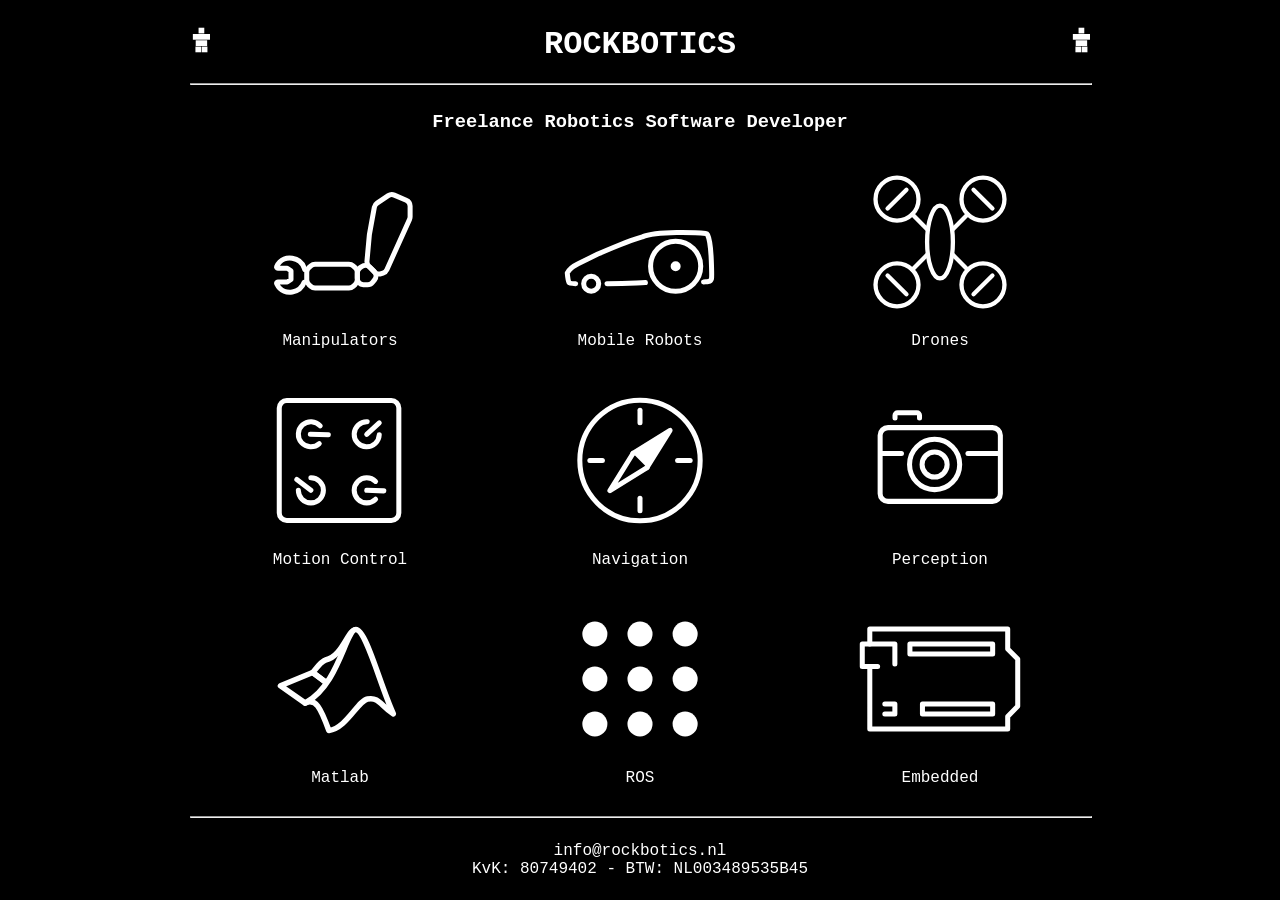
==== index.html @ 77f184f6 "Split style from content" ====
<!DOCTYPE html>
<html>

<head>
    <meta name="viewport" content="width=device-width, initial-scale=1">
    <title>ROCKBOTICS</title>
    <link rel="stylesheet" href="styles.css">
</head>

<body>
    <div class="container">
        <div class="header">
            <img class="logo left" src="images/logo.svg">
            <h1>ROCKBOTICS</h1>
            <img class="logo right" src="images/logo.svg">
        </div>
        <hr>
        <h3>
            Freelance Robotics Software Developer
        </h3>
        <div class="content">
            <div class="row">
                <img class="tile" src="images/manipulator.svg">
                <img class="tile" src="images/mobile.svg">
                <img class="tile" src="images/drone.svg">
            </div>
            <div>
                <span class="caption">Manipulators</span>
                <span class="caption">Mobile Robots</span>
                <span class="caption">Drones</span>
            </div>
            <div class="row">
                <img class="tile" src="images/control.svg">
                <img class="tile" src="images/navigation.svg">
                <img class="tile" src="images/perception.svg">
            </div>
            <div>
                <span class="caption">Motion Control</span>
                <span class="caption">Navigation</span>
                <span class="caption">Perception</span>
            </div>
            <div class="row">
                <img class="tile" src="images/matlab.svg">
                <img class="tile" src="images/ros.svg">
                <img class="tile" src="images/embedded.svg">
            </div>
            <div>
                <span class="caption">Matlab</span>
                <span class="caption">ROS</span>
                <span class="caption">Embedded</span>
            </div>
        </div>
        <hr>
        <div class="footer">
            <p>
                info@rockbotics.nl<br>
                KvK: 80749402 - BTW: NL003489535B45
            </p>
        </div>
    </div>
</body>

</html>
---- styles.css ----
body {
    background-color: black; 
    color: white; 
    font-family: 'Courier New', Courier, monospace; 
    text-align: center;
}

h1 {
    width: 100%;
}

hr {
    width: 100%;
}

.logo {
    width: 20px;
}

.left {
    float: left;
}

.right {
    float: right;
}

.container {
    width: 100vh;
    max-width: 99vw;
    height: 100vh;
    max-height: 99vh;
    margin: auto;
    position: absolute;
    top: 0;
    bottom: 0;
    left: 0;
    right: 0;
    display: flex;
    flex-direction: column;
}

.header {
    width: 100%;
    height: 70px;
    display: flex;
    flex-direction: row;
}

.content {
    width: 100%;
    flex: 1;
    overflow: hidden;
    display: flex;
    flex-direction: column;
}

.row {
    flex: 1;
    overflow: hidden;
}

.tile {
    width: calc(100%/3);
    height: 100%;
    float: left;
}

.caption {
    width: calc(100%/3);
    float: left;
    padding-bottom: 20px;
}

.footer {
    width: 100%;
    height: 70px;
}
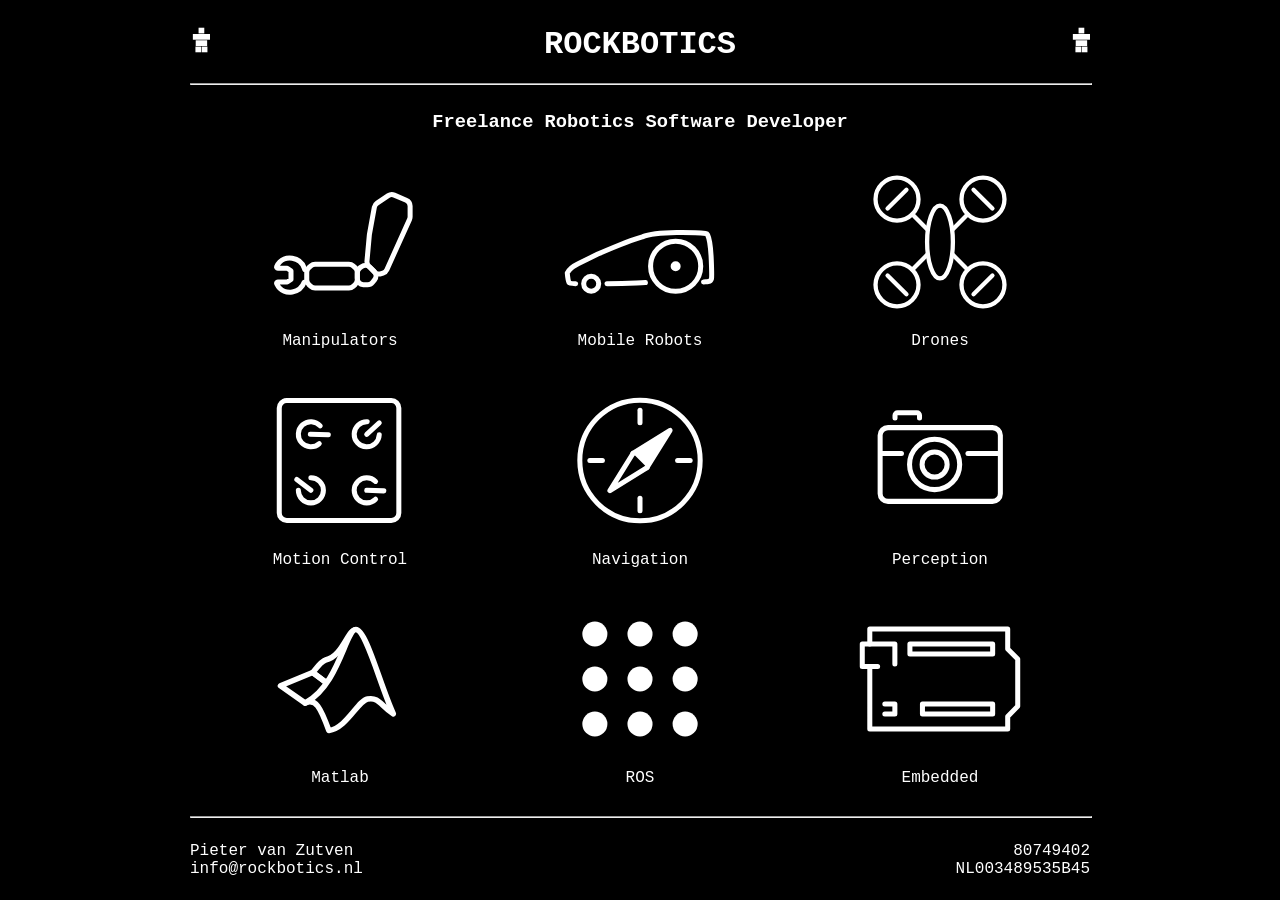
==== commit 224ad43e: "Improve signature in footer" ====
--- a/index.html
+++ b/index.html
@@ -1,18 +1,20 @@
 <!DOCTYPE html>
-<html>
+<html lang="en">
 
 <head>
+    <meta charset="utf-8">
     <meta name="viewport" content="width=device-width, initial-scale=1">
     <title>ROCKBOTICS</title>
+    <link rel="icon" href="images/favicon.svg">
     <link rel="stylesheet" href="styles.css">
 </head>
 
 <body>
     <div class="container">
         <div class="header">
-            <img class="logo left" src="images/logo.svg">
+            <img class="logo left" src="images/logo.svg" alt="Logo">
             <h1>ROCKBOTICS</h1>
-            <img class="logo right" src="images/logo.svg">
+            <img class="logo right" src="images/logo.svg" alt="Logo">
         </div>
         <hr>
         <h3>
@@ -20,9 +22,9 @@
         </h3>
         <div class="content">
             <div class="row">
-                <img class="tile" src="images/manipulator.svg">
-                <img class="tile" src="images/mobile.svg">
-                <img class="tile" src="images/drone.svg">
+                <img class="tile" src="images/manipulator.svg" alt="Manipulators">
+                <img class="tile" src="images/mobile.svg" alt="Mobile Robots">
+                <img class="tile" src="images/drone.svg" alt="Drones">
             </div>
             <div>
                 <span class="caption">Manipulators</span>
@@ -30,9 +32,9 @@
                 <span class="caption">Drones</span>
             </div>
             <div class="row">
-                <img class="tile" src="images/control.svg">
-                <img class="tile" src="images/navigation.svg">
-                <img class="tile" src="images/perception.svg">
+                <img class="tile" src="images/control.svg" alt="Motion Control">
+                <img class="tile" src="images/navigation.svg" alt="Navigation">
+                <img class="tile" src="images/perception.svg" alt="Perception">
             </div>
             <div>
                 <span class="caption">Motion Control</span>
@@ -40,9 +42,9 @@
                 <span class="caption">Perception</span>
             </div>
             <div class="row">
-                <img class="tile" src="images/matlab.svg">
-                <img class="tile" src="images/ros.svg">
-                <img class="tile" src="images/embedded.svg">
+                <img class="tile" src="images/matlab.svg" alt="Matlab">
+                <img class="tile" src="images/ros.svg" alt="ROS">
+                <img class="tile" src="images/embedded.svg" alt="Embedded">
             </div>
             <div>
                 <span class="caption">Matlab</span>
@@ -52,9 +54,13 @@
         </div>
         <hr>
         <div class="footer">
-            <p>
-                info@rockbotics.nl<br>
-                KvK: 80749402 - BTW: NL003489535B45
+            <p class="left">
+                Pieter van Zutven<br>
+                info@rockbotics.nl
+            </p>
+            <p class="right">
+                80749402<br>
+                NL003489535B45
             </p>
         </div>
     </div>
--- a/styles.css
+++ b/styles.css
@@ -1,7 +1,7 @@
 body {
-    background-color: black; 
-    color: white; 
-    font-family: 'Courier New', Courier, monospace; 
+    background-color: black;
+    color: white;
+    font-family: 'Courier New', Courier, monospace;
     text-align: center;
 }
 
@@ -19,10 +19,12 @@
 
 .left {
     float: left;
+    text-align: left;
 }
 
 .right {
     float: right;
+    text-align: right;
 }
 
 .container {
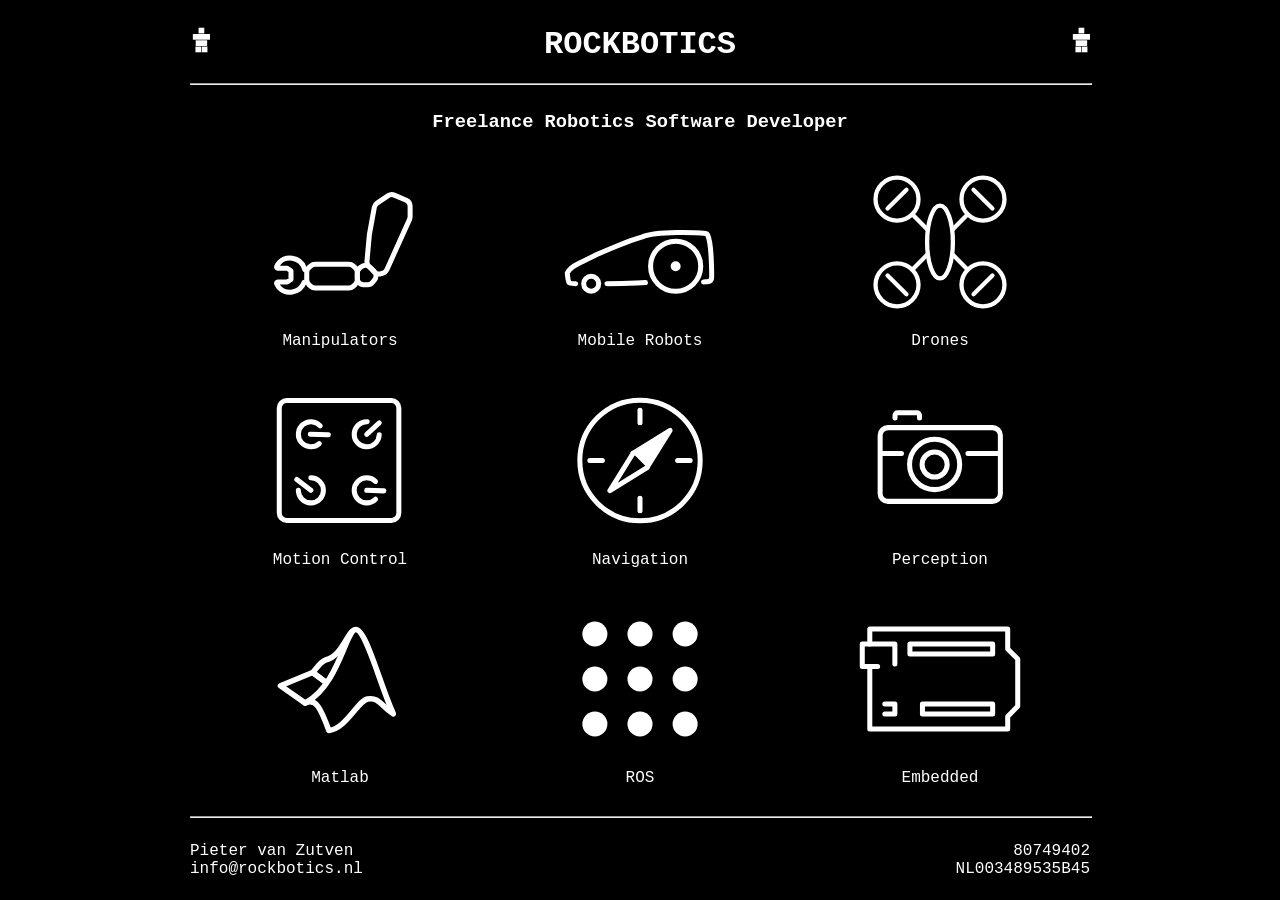
==== commit 6ce5170d: "Add google site verification" ====
--- a/index.html
+++ b/index.html
@@ -4,6 +4,8 @@
 <head>
     <meta charset="utf-8">
     <meta name="viewport" content="width=device-width, initial-scale=1">
+    <meta name="google-site-verification" content="FSy1O_t9uhdgAfIbypKPTMT3cAlATxUa9RzQU9drfso" />
+    
     <title>ROCKBOTICS</title>
     <link rel="icon" href="images/favicon.svg">
     <link rel="stylesheet" href="styles.css">
--- a/styles.css
+++ b/styles.css
@@ -29,9 +29,9 @@
 
 .container {
     width: 100vh;
-    max-width: 99vw;
-    height: 100vh;
-    max-height: 99vh;
+    max-width: 99%;
+    height: 100%;
+    max-height: 99%;
     margin: auto;
     position: absolute;
     top: 0;
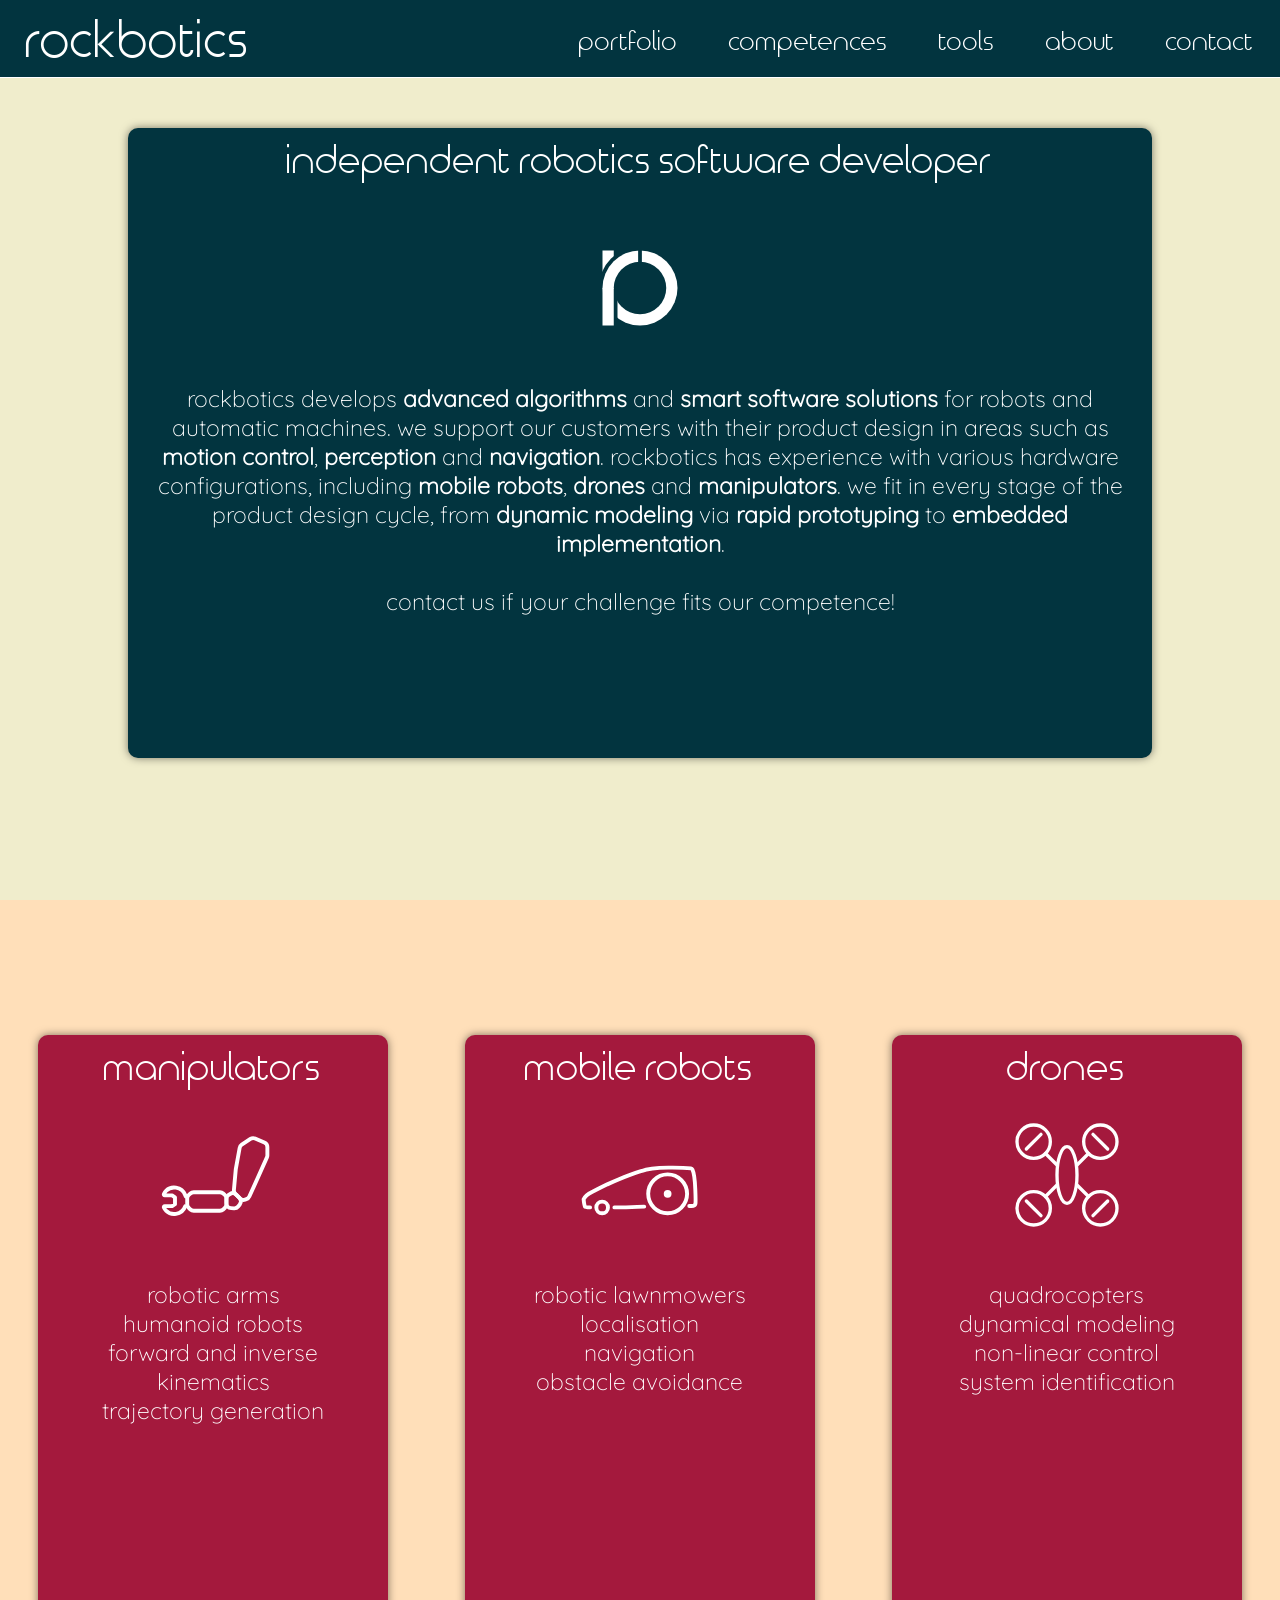
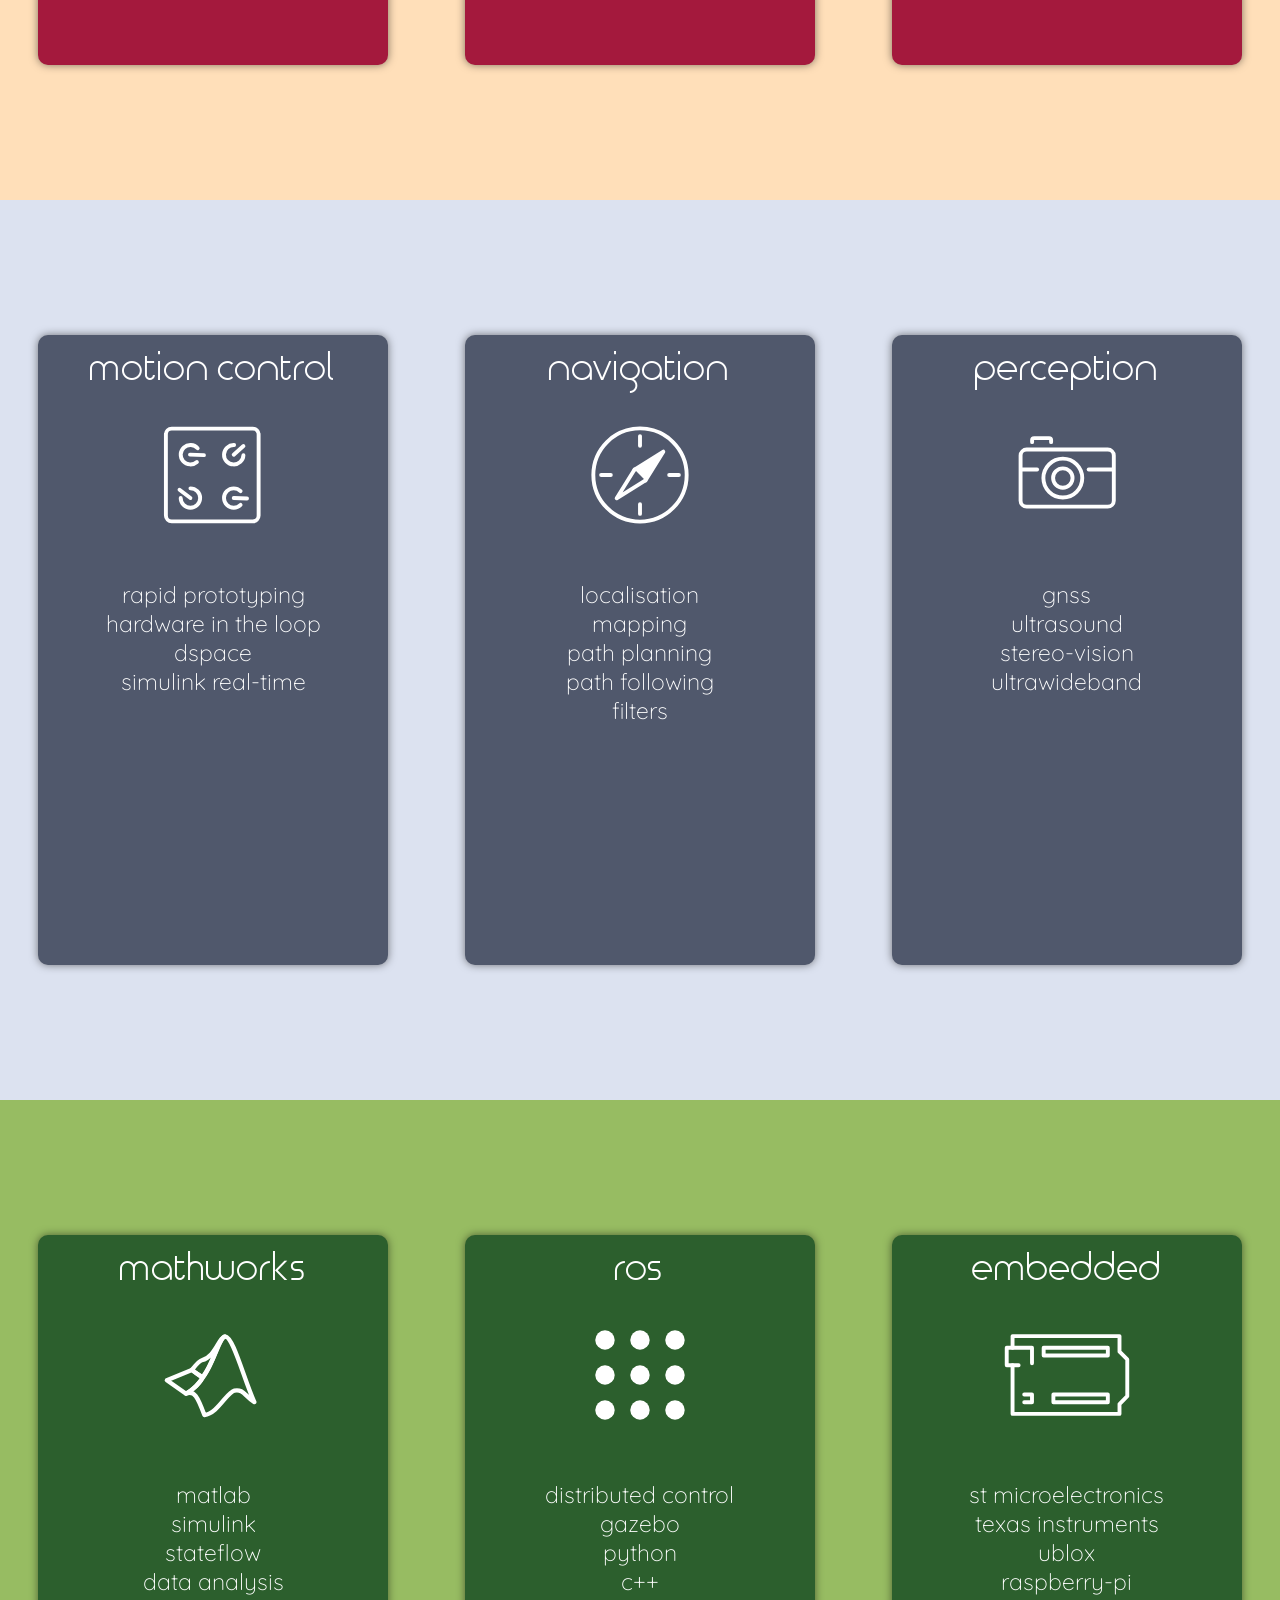
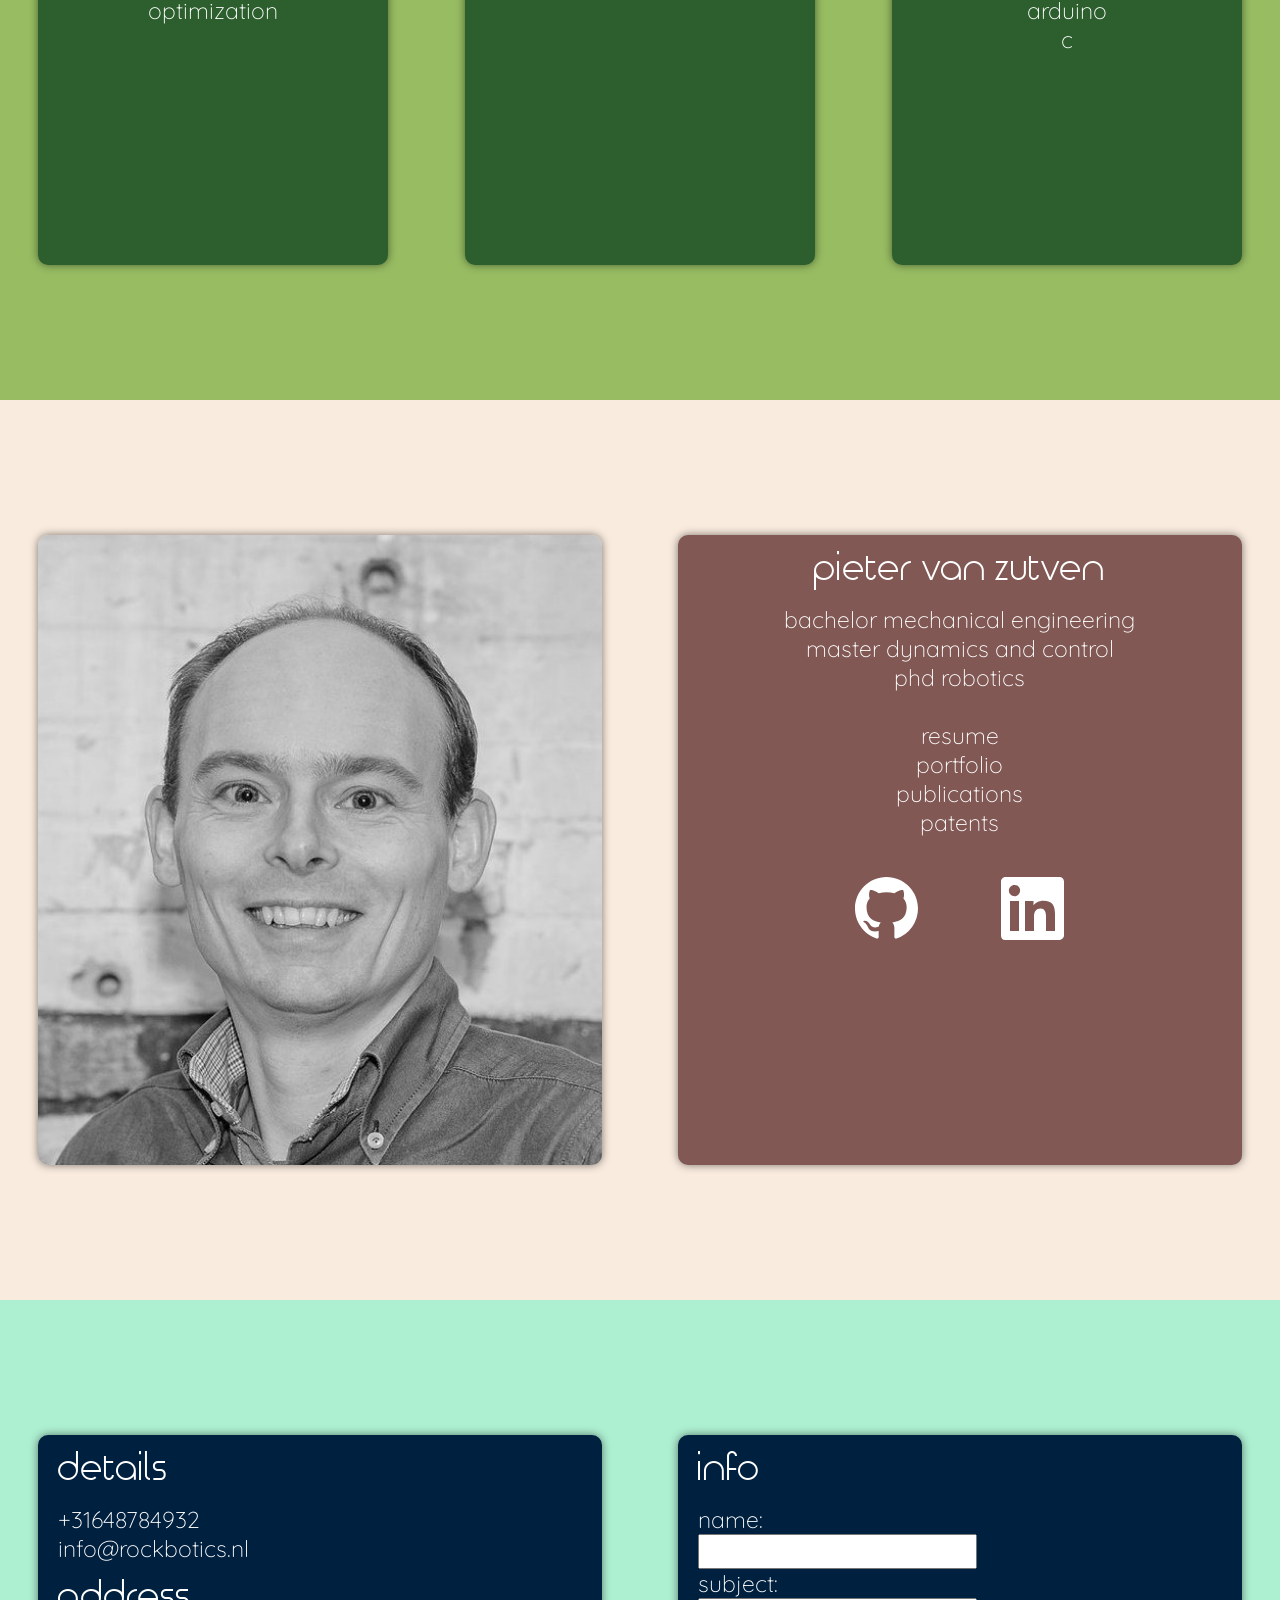
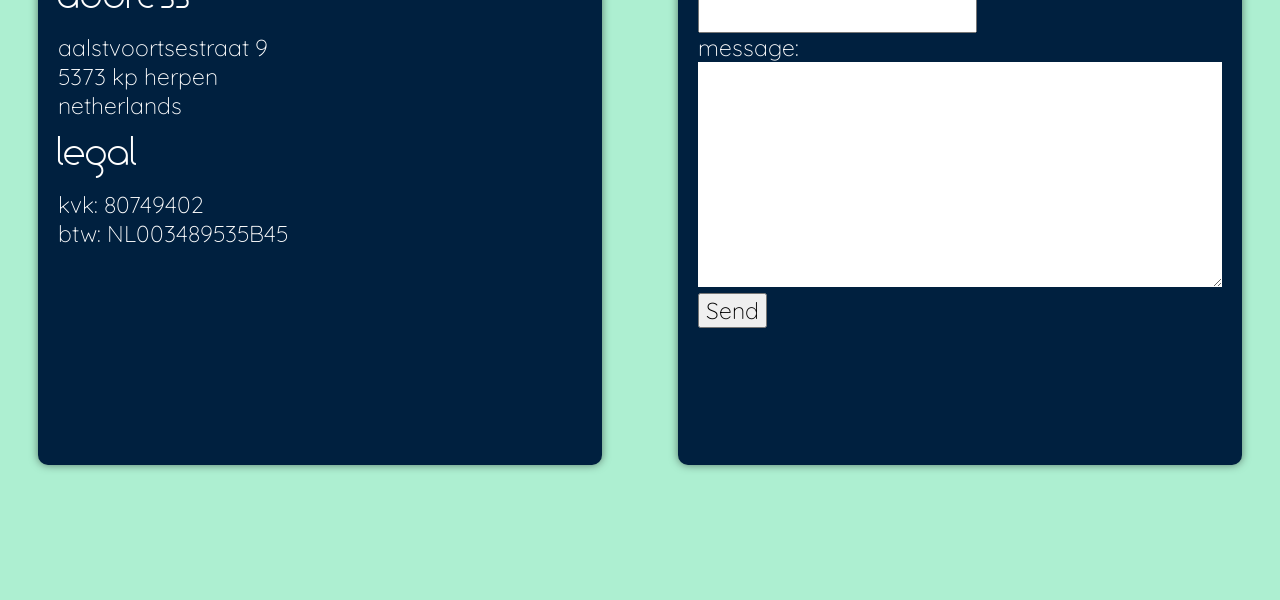
==== commit 5747b437: "New design for rockbotics.nl" ====
--- a/index.html
+++ b/index.html
@@ -4,66 +4,223 @@
 <head>
     <meta charset="utf-8">
     <meta name="viewport" content="width=device-width, initial-scale=1">
-    <meta name="google-site-verification" content="FSy1O_t9uhdgAfIbypKPTMT3cAlATxUa9RzQU9drfso" />
-    
-    <title>ROCKBOTICS</title>
+
+    <title>rockbotics</title>
     <link rel="icon" href="images/favicon.svg">
-    <link rel="stylesheet" href="styles.css">
+    <link rel="stylesheet" href="stylesheets/styles.css">
+
+    <script type="text/javascript" src="scripts/index.js"></script>
 </head>
 
 <body>
-    <div class="container">
-        <div class="header">
-            <img class="logo left" src="images/logo.svg" alt="Logo">
-            <h1>ROCKBOTICS</h1>
-            <img class="logo right" src="images/logo.svg" alt="Logo">
-        </div>
-        <hr>
-        <h3>
-            Freelance Robotics Software Developer
-        </h3>
-        <div class="content">
-            <div class="row">
-                <img class="tile" src="images/manipulator.svg" alt="Manipulators">
-                <img class="tile" src="images/mobile.svg" alt="Mobile Robots">
-                <img class="tile" src="images/drone.svg" alt="Drones">
-            </div>
-            <div>
-                <span class="caption">Manipulators</span>
-                <span class="caption">Mobile Robots</span>
-                <span class="caption">Drones</span>
-            </div>
-            <div class="row">
-                <img class="tile" src="images/control.svg" alt="Motion Control">
-                <img class="tile" src="images/navigation.svg" alt="Navigation">
-                <img class="tile" src="images/perception.svg" alt="Perception">
-            </div>
-            <div>
-                <span class="caption">Motion Control</span>
-                <span class="caption">Navigation</span>
-                <span class="caption">Perception</span>
-            </div>
-            <div class="row">
-                <img class="tile" src="images/matlab.svg" alt="Matlab">
-                <img class="tile" src="images/ros.svg" alt="ROS">
-                <img class="tile" src="images/embedded.svg" alt="Embedded">
-            </div>
-            <div>
-                <span class="caption">Matlab</span>
-                <span class="caption">ROS</span>
-                <span class="caption">Embedded</span>
-            </div>
-        </div>
-        <hr>
-        <div class="footer">
-            <p class="left">
-                Pieter van Zutven<br>
-                info@rockbotics.nl
-            </p>
-            <p class="right">
-                80749402<br>
-                NL003489535B45
-            </p>
+    <div class="header darkblack">
+        <a href="#home" class="title">rockbotics</a>
+        <div class="menu">
+            <a href="#contact">contact</a>
+        </div>
+        <div class="menu">
+            <a href="#about">about</a>
+        </div>
+        <div class="menu">
+            <a href="#tools">tools</a>
+        </div>
+        <div class="menu">
+            <a href="#competences">competences</a>
+        </div>
+        <div class="menu">
+            <a href="#portfolio">portfolio</a>
+        </div>
+    </div>
+
+    <div id="home" class="page lightblack">
+        <div class="large tile darkblack">
+            <div class="caption">independent robotics software developer</div>
+            <img class="logo" src="images/logo.svg" alt="Logo">
+            <div class="content">rockbotics develops <b>advanced algorithms</b> and <b>smart software solutions</b> for robots and automatic machines. we support our customers with their product design in areas such as <b>motion control</b>, <b>perception</b> and <b>navigation</b>. rockbotics has experience with various hardware configurations, including <b>mobile robots</b>, <b>drones</b> and <b>manipulators</b>. we fit in every stage of the product design cycle, from <b>dynamic modeling</b> via <b>rapid prototyping</b> to <b>embedded implementation</b>.
+
+                contact us if your challenge fits our competence!
+            </div>
+        </div>
+    </div>
+
+    <div id="portfolio" class="page lightred">
+        <div class="row">
+            <div class="small tile darkred">
+                <div class="caption">manipulators</div>
+                <div class="pictogram">
+                    <img src="images/manipulator.svg" alt="Manipulators">
+                </div>
+                <div class="content">
+                    robotic arms
+                    humanoid robots
+                    forward and inverse kinematics
+                    trajectory generation
+                </div>
+            </div>
+            <div class="small tile darkred">
+                <div class="caption">mobile robots</div>
+                <div class="pictogram">
+                    <img src="images/mobile.svg" alt="Mobile Robots">
+                </div>
+                <div class="content">
+                    robotic lawnmowers
+                    localisation
+                    navigation
+                    obstacle avoidance
+                </div>
+            </div>
+            <div class="small tile darkred">
+                <div class="caption">drones</div>
+                <div class="pictogram">
+                    <img src="images/drone.svg" alt="Drones">
+                </div>
+                <div class="content">
+                    quadrocopters
+                    dynamical modeling
+                    non-linear control
+                    system identification
+                </div>
+            </div>
+        </div>
+    </div>
+
+    <div id="competences" class="page lightblue">
+        <div class="row">
+            <div class="small tile darkblue">
+                <div class="caption">motion control</div>
+                <div class="pictogram">
+                    <img src="images/control.svg" alt="Motion Control">
+                </div>
+                <div class="content">
+                    rapid prototyping
+                    hardware in the loop
+                    dspace
+                    simulink real-time
+                </div>
+            </div>
+            <div class="small tile darkblue">
+                <div class="caption">navigation</div>
+                <div class="pictogram">
+                    <img src="images/navigation.svg" alt="Navigation">
+                </div>
+                <div class="content">
+                    localisation
+                    mapping
+                    path planning
+                    path following
+                    filters
+                </div>
+            </div>
+            <div class="small tile darkblue">
+                <div class="caption">perception</div>
+                <div class="pictogram">
+                    <img src="images/perception.svg" alt="Perception">
+                </div>
+                <div class="content">
+                    gnss
+                    ultrasound
+                    stereo-vision
+                    ultrawideband
+                </div>
+            </div>
+        </div>
+    </div>
+
+    <div id="tools" class="page lightgreen">
+        <div class="row">
+            <div class="small tile darkgreen">
+                <div class="caption">mathworks</div>
+                <div class="pictogram">
+                    <img src="images/matlab.svg" alt="Matlab">
+                </div>
+                <div class="content">
+                    matlab
+                    simulink
+                    stateflow
+                    data analysis
+                    optimization
+                </div>
+            </div>
+            <div class="small tile darkgreen">
+                <div class="caption">ros</div>
+                <div class="pictogram">
+                    <img src="images/ros.svg" alt="ROS">
+                </div>
+                <div class="content">
+                    distributed control
+                    gazebo
+                    python
+                    c++
+                </div>
+            </div>
+            <div class="small tile darkgreen">
+                <div class="caption">embedded</div>
+                <div class="pictogram">
+                    <img src="images/embedded.svg" alt="Embedded">
+                </div>
+                <div class="content">
+                    st microelectronics
+                    texas instruments
+                    ublox
+                    raspberry-pi
+                    arduino
+                    c
+                </div>
+            </div>
+        </div>
+    </div>
+
+    <div id="about" class="page lightpink">
+        <div class="row">
+            <img class="tile medium" src="images/foto.jpg" alt="Me">
+            <div class="tile medium darkpink">
+                <div class="caption">pieter van zutven</div>
+                <div class="content">bachelor mechanical engineering</div>
+                <div class="content">master dynamics and control</div>
+                <div class="content">phd robotics</div>
+                <div class="content">
+                    <a target="_blank" href="docs/Resume.pdf">resume</a>
+                    <a target="_blank" href="docs/Portfolio.pdf">portfolio</a>
+                    <a target="_blank" href="docs/Publications.pdf">publications</a>
+                    <a target="_blank" href="docs/Patents.pdf">patents</a>
+                </div>
+                <a target="_blank" href="https://github.com/pietervanzutven">
+                    <img class="social" src="images/github.svg" alt="Github">
+                </a>
+                <a target="_blank" href="https://linkedin.com/in/pietervanzutven">
+                    <img class="social" src="images/linkedin.svg" alt="LinkedIn">
+                </a>
+            </div>
+        </div>
+    </div>
+
+    <div id="contact" class="page lightcyan">
+        <div class="row">
+            <div class="tile medium darkcyan left">
+                <div class="caption">details</div>
+                <div class="content">+31648784932</div>
+                <div class="content">info@rockbotics.nl</div>
+                <div class="caption">address</div>
+                <div class="content">aalstvoortsestraat 9</div>
+                <div class="content">5373 kp herpen</div>
+                <div class="content">netherlands</div>
+                <div class="caption">legal</div>
+                <div class="content">kvk: 80749402</div>
+                <div class="content">btw: NL003489535B45</div>
+            </div>
+            <div class="tile medium darkcyan left">
+                <div class="caption">info</div>
+                <label class="content" for="name">name:
+                    <input class="content" type="text" name="subject" id="sender" />
+                </label>
+                <label class="content" for="subject">subject:
+                    <input class="content" type="text" name="subject" id="subject" />
+                </label>
+                <label class="content" for="message">message:
+                    <textarea class="content" name="body" id="message"></textarea>
+                </label>
+                <input class="content" type="submit" name="submit" value="Send" id="button" />
+            </div>
         </div>
     </div>
 </body>
--- a/stylesheets/styles.css
+++ b/stylesheets/styles.css
@@ -0,0 +1,172 @@
+@font-face { font-family: timeburner; src: url(../fonts/timeburner.ttf); }
+@font-face { font-family: quicksand; src: url(../fonts/quicksand.ttf); }
+
+.lightblack {
+    background-color: #F0EDCC;
+}
+.darkblack {
+    background-color: #02343F;
+}
+
+.lightyellow {
+    background-color: #F9EBDE;
+}
+.darkyellow {
+    background-color: #815854;
+}
+
+.lightgreen {
+    background-color: #97BC62;
+}
+.darkgreen {
+    background-color: #2C5F2D;
+}
+
+.lightred {
+    background-color: #FFDFB9;
+}
+.darkred {
+    background-color: #A4193D;
+}
+
+.lightblue {
+    background-color: #DCE2F0;
+}
+.darkblue {
+    background-color: #50586C;
+}
+
+.lightpink {
+    background-color: #F9EBDE;
+}
+.darkpink {
+    background-color: #815854;
+}
+
+.lightcyan {
+    background-color: #ADEFD1;
+}
+.darkcyan {
+    background-color: #00203F;
+}
+
+body {
+    color: white;
+    font-family: timeburner;
+    text-align: center;
+    margin: 0px;
+}
+
+h1 {
+    width: 100%;
+    font-size: 5vh;
+    font-weight: normal;
+    margin: 0px;
+}
+
+a {
+    color: inherit;
+    text-decoration: none;
+}
+
+img {
+    object-fit: cover;
+}
+
+.logo {
+    width: 7vw;
+    margin: 5vh;
+}
+
+.left {
+    text-align: left;
+}
+
+.right {
+    text-align: right;
+}
+
+.page {
+    width: 100%;
+    height: 100vh;
+}
+
+.header {
+    width: 100%;
+    height: 6vw;
+    position: fixed;
+    top: 0px;
+    left: 0px;
+    border-bottom: solid 1px white;
+    z-index: 2;
+}
+
+.title {
+    margin: 0.75vw 2vw;
+    float: left;
+    font-size: 4vw;
+}
+
+.menu {
+    margin: 2vw;
+    float: right;
+    font-size: 2vw;
+}
+
+.row {
+    position: relative;
+    top: 15vh;
+}
+
+.tile {
+    height: 70vh;
+    float: left;
+    margin-left: 3%;
+    margin-right: 3%;
+    border-radius: 10px;
+    box-shadow: 0 0 .5em rgba(0, 0, 0, .5);
+}
+
+.small {
+    width: calc(82%/3);
+}
+
+.medium {
+    width: calc(88%/2);
+}
+
+.large {
+    width: 80%;
+    margin-top: 10%;
+    margin-left: 10%;
+}
+
+.caption {
+    font-size: 3vw;
+    margin: 10px 20px 10px 20px;
+}
+
+.pictogram {
+    margin-left: 30%;
+    width: 40%;
+}
+
+.content {
+    font-size: 1.8vw;
+    margin-left: 20px;
+    margin-right: 20px;
+    white-space: pre-line;
+    font-family: quicksand;
+}
+
+.social {
+    height: 10%;
+    margin: 40px;
+}
+
+textarea {
+    border: none;
+    padding: 0px;
+    width: calc(100% - 40px);
+    height: 25vh;
+}
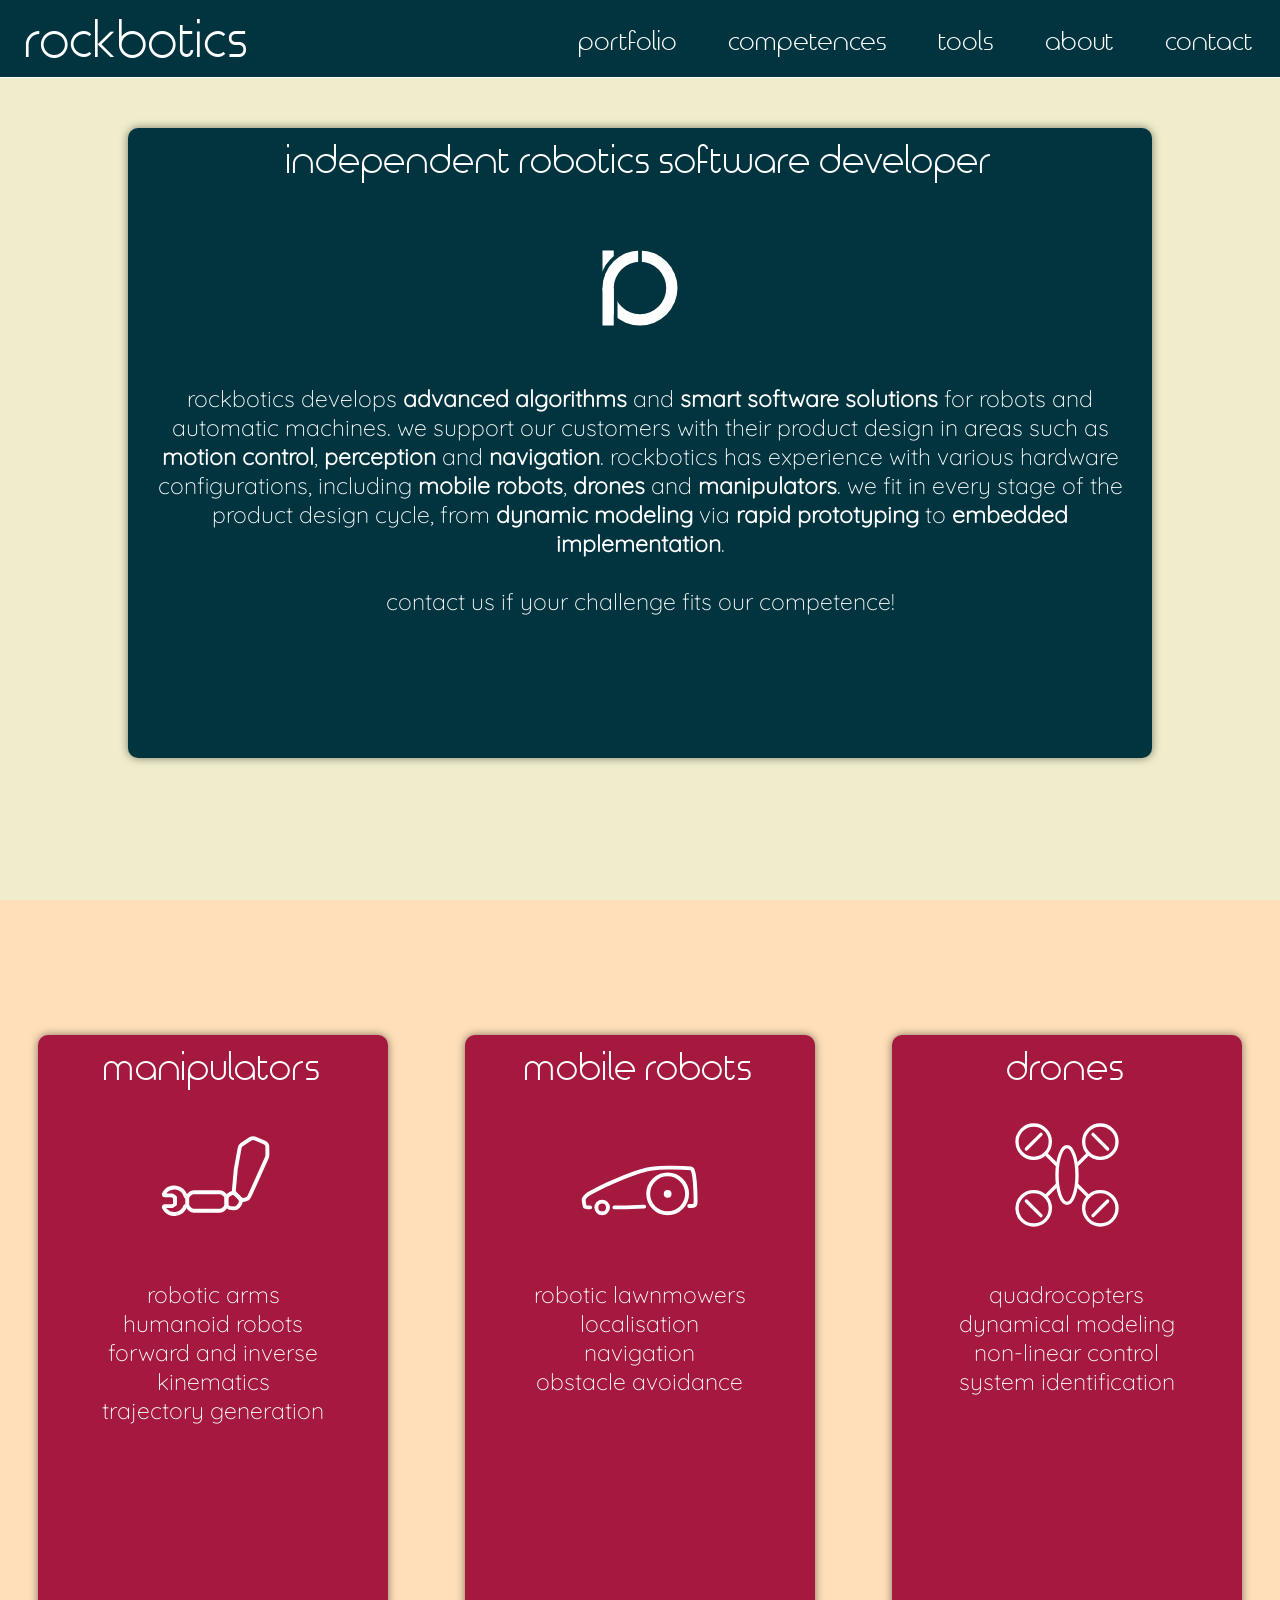
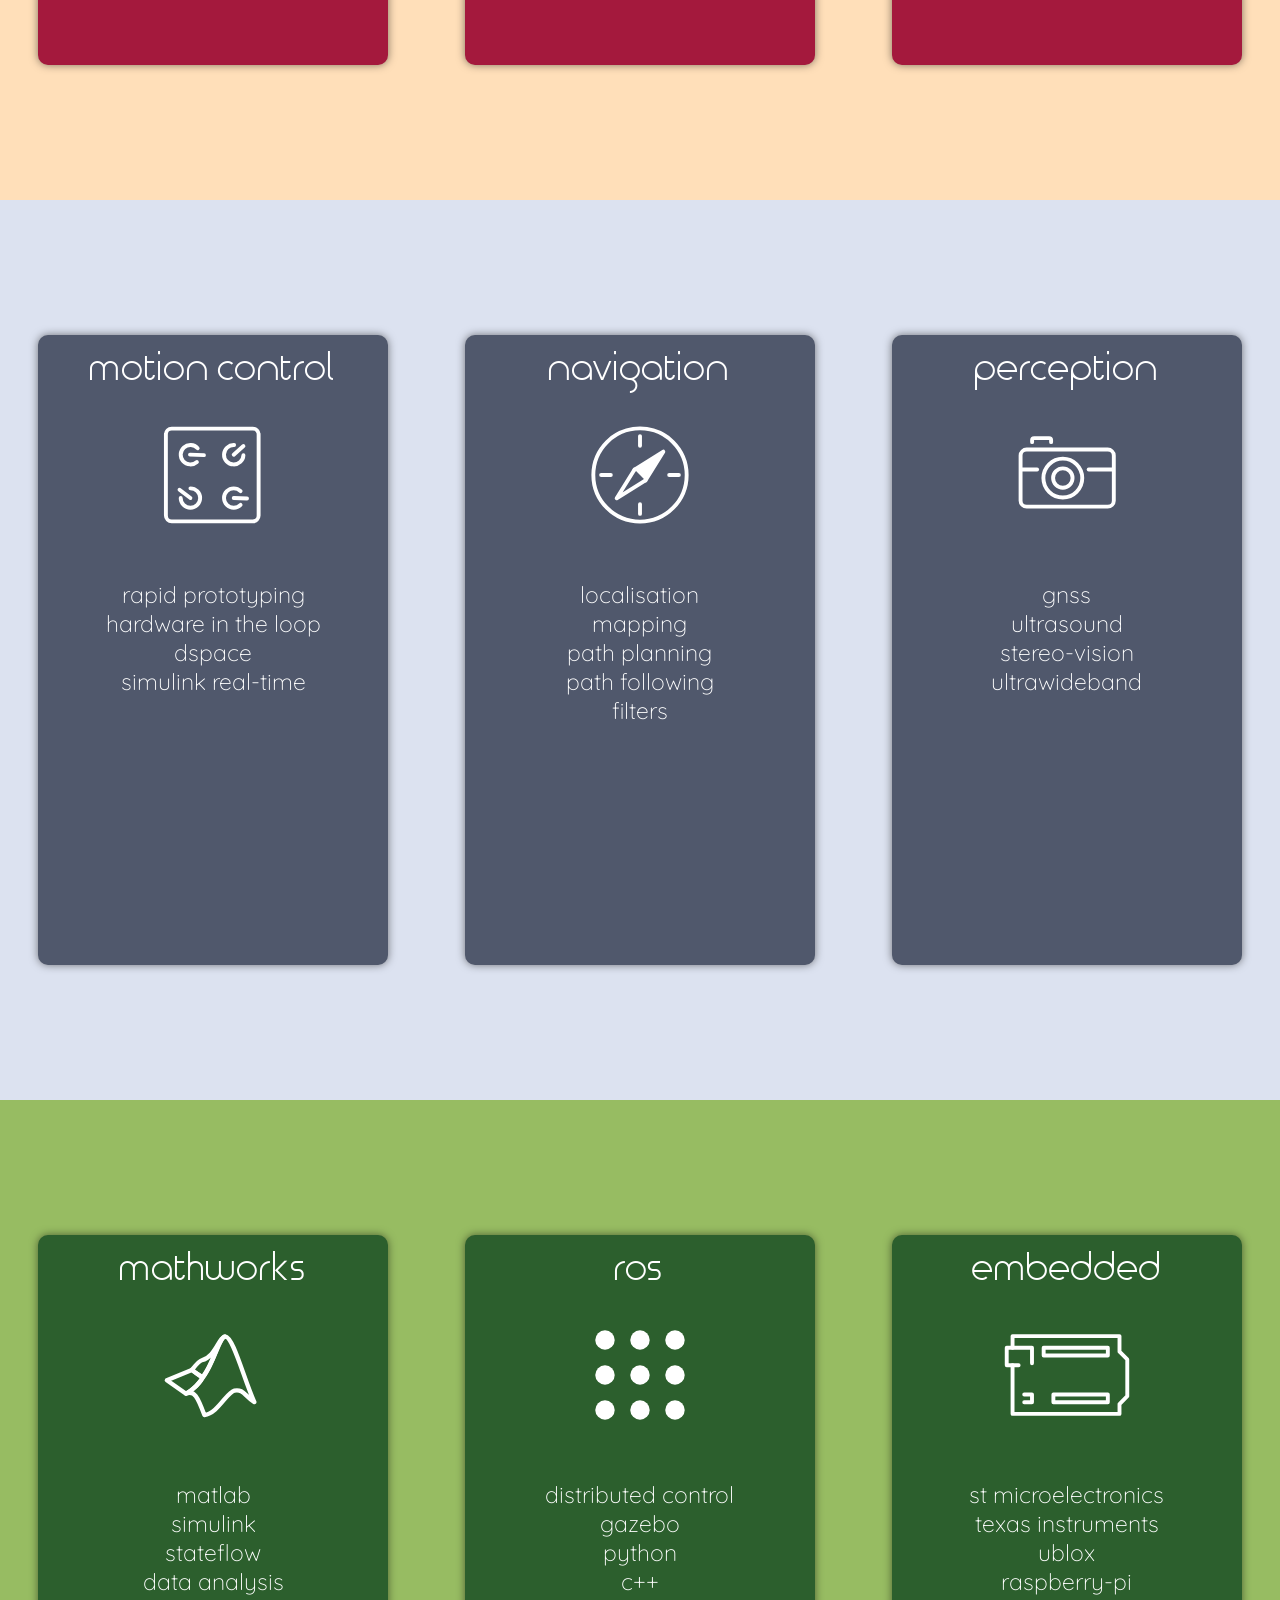
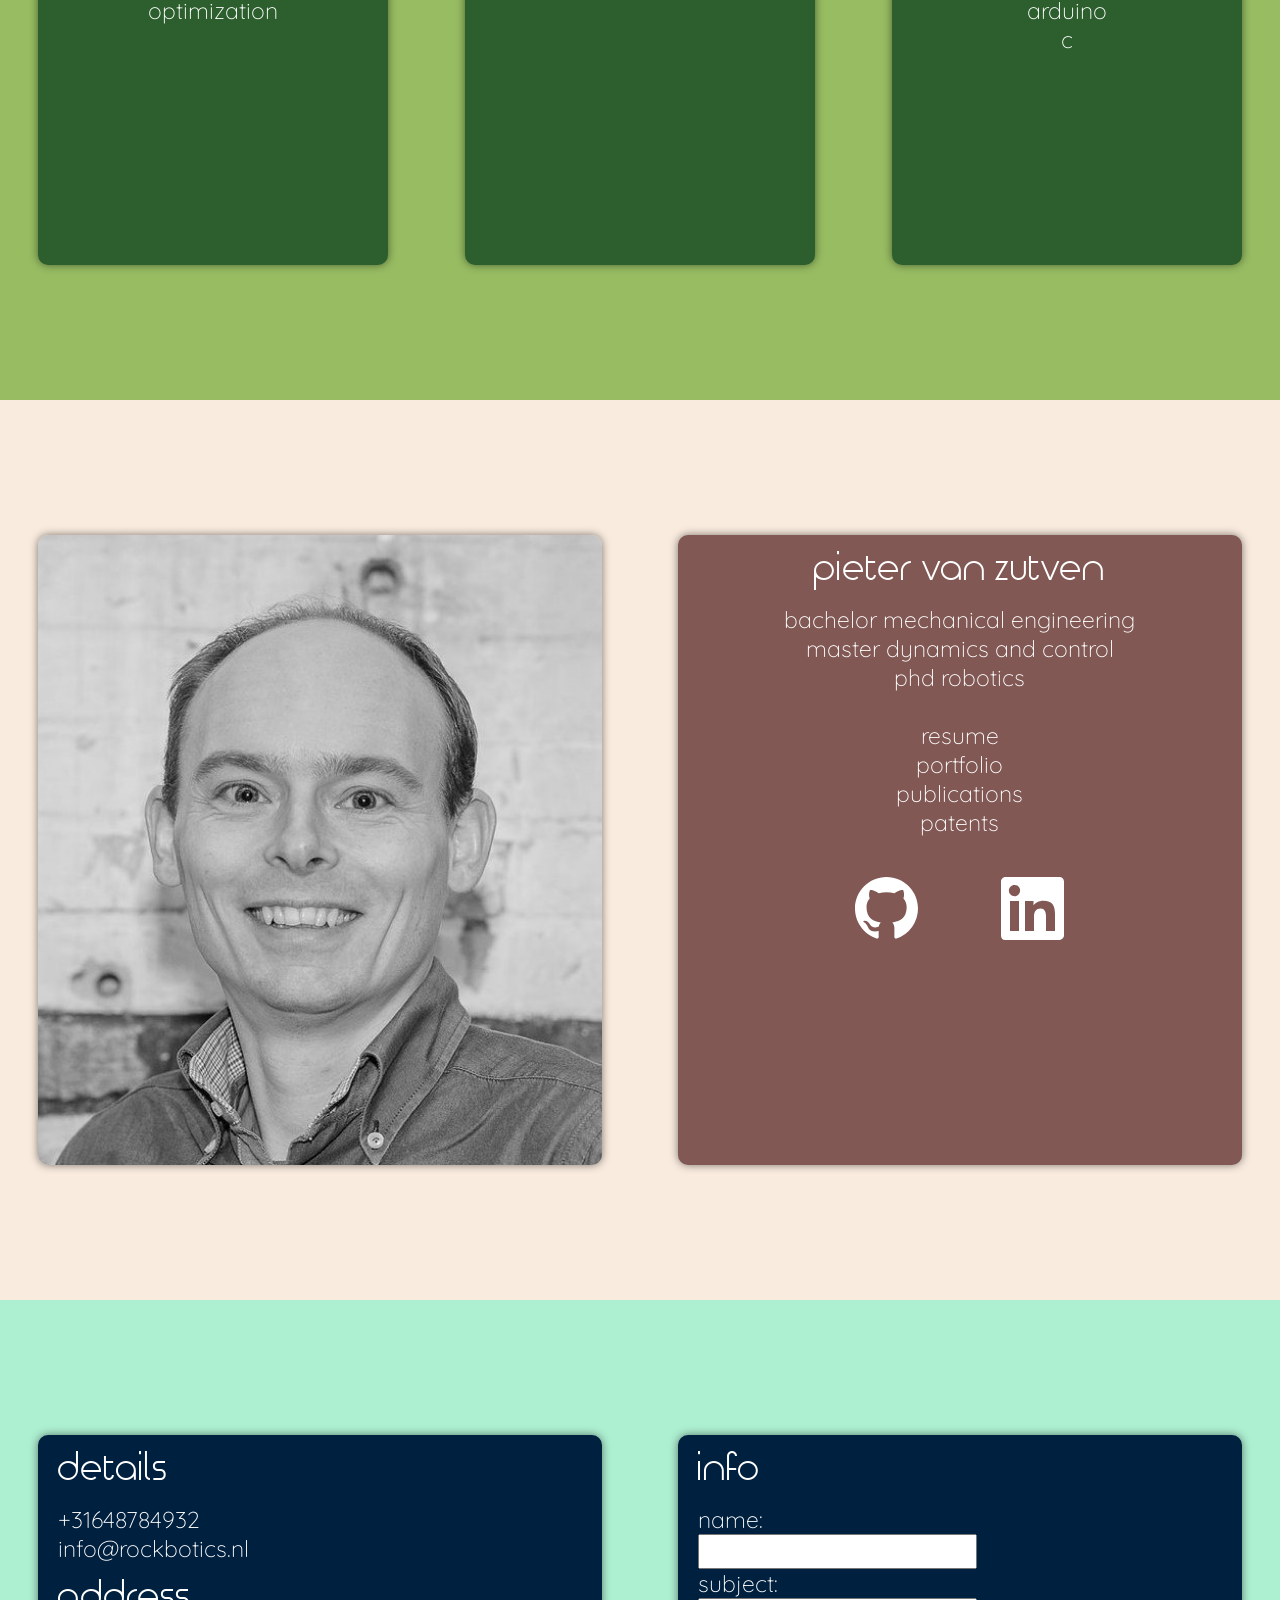
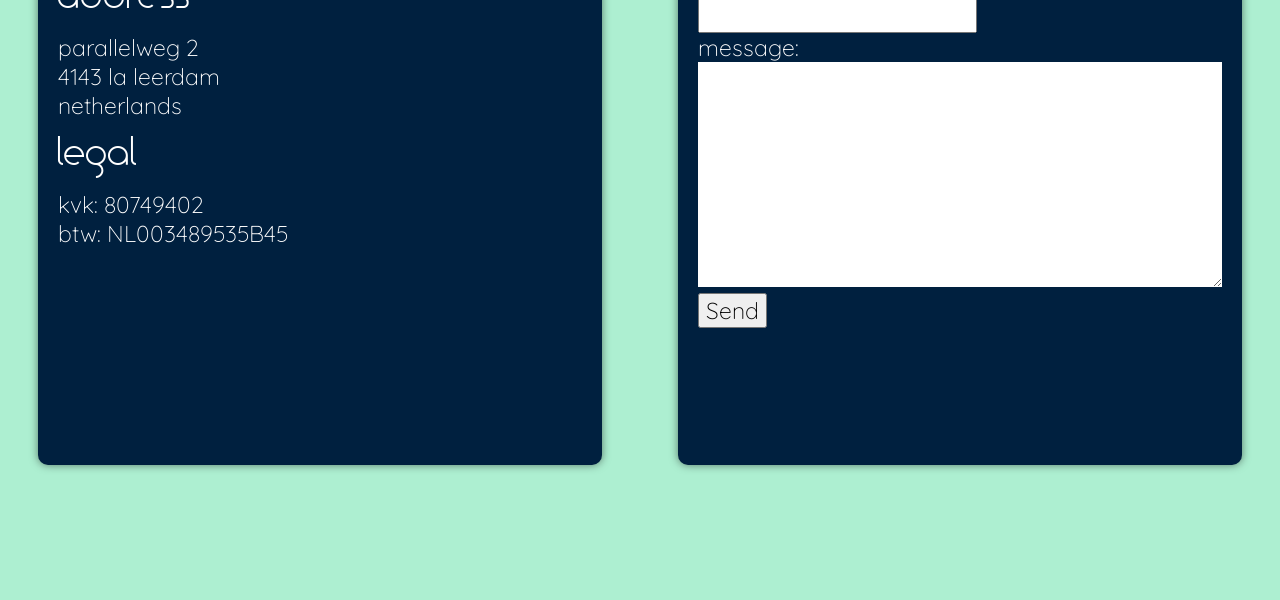
==== commit b511f220: "Change business address" ====
--- a/index.html
+++ b/index.html
@@ -201,8 +201,8 @@
                 <div class="content">+31648784932</div>
                 <div class="content">info@rockbotics.nl</div>
                 <div class="caption">address</div>
-                <div class="content">aalstvoortsestraat 9</div>
-                <div class="content">5373 kp herpen</div>
+                <div class="content">parallelweg  2</div>
+                <div class="content">4143 la leerdam</div>
                 <div class="content">netherlands</div>
                 <div class="caption">legal</div>
                 <div class="content">kvk: 80749402</div>
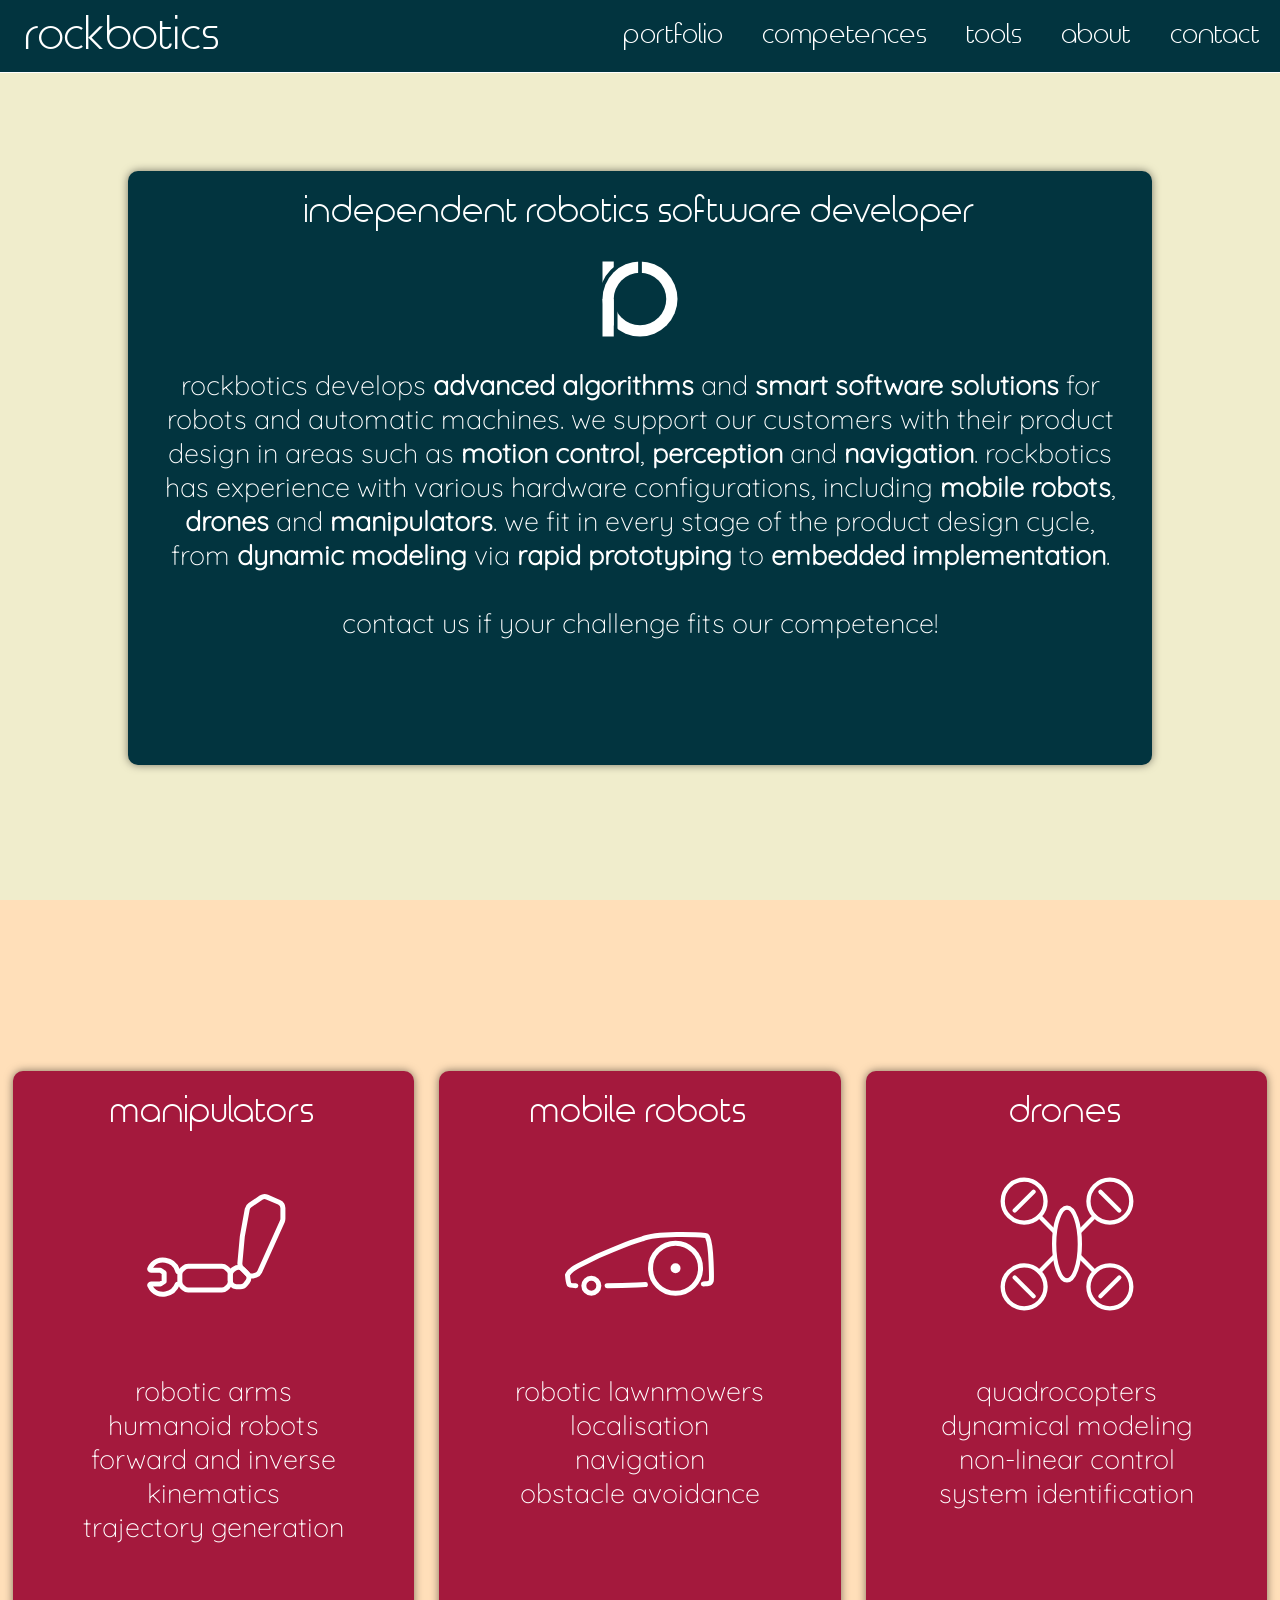
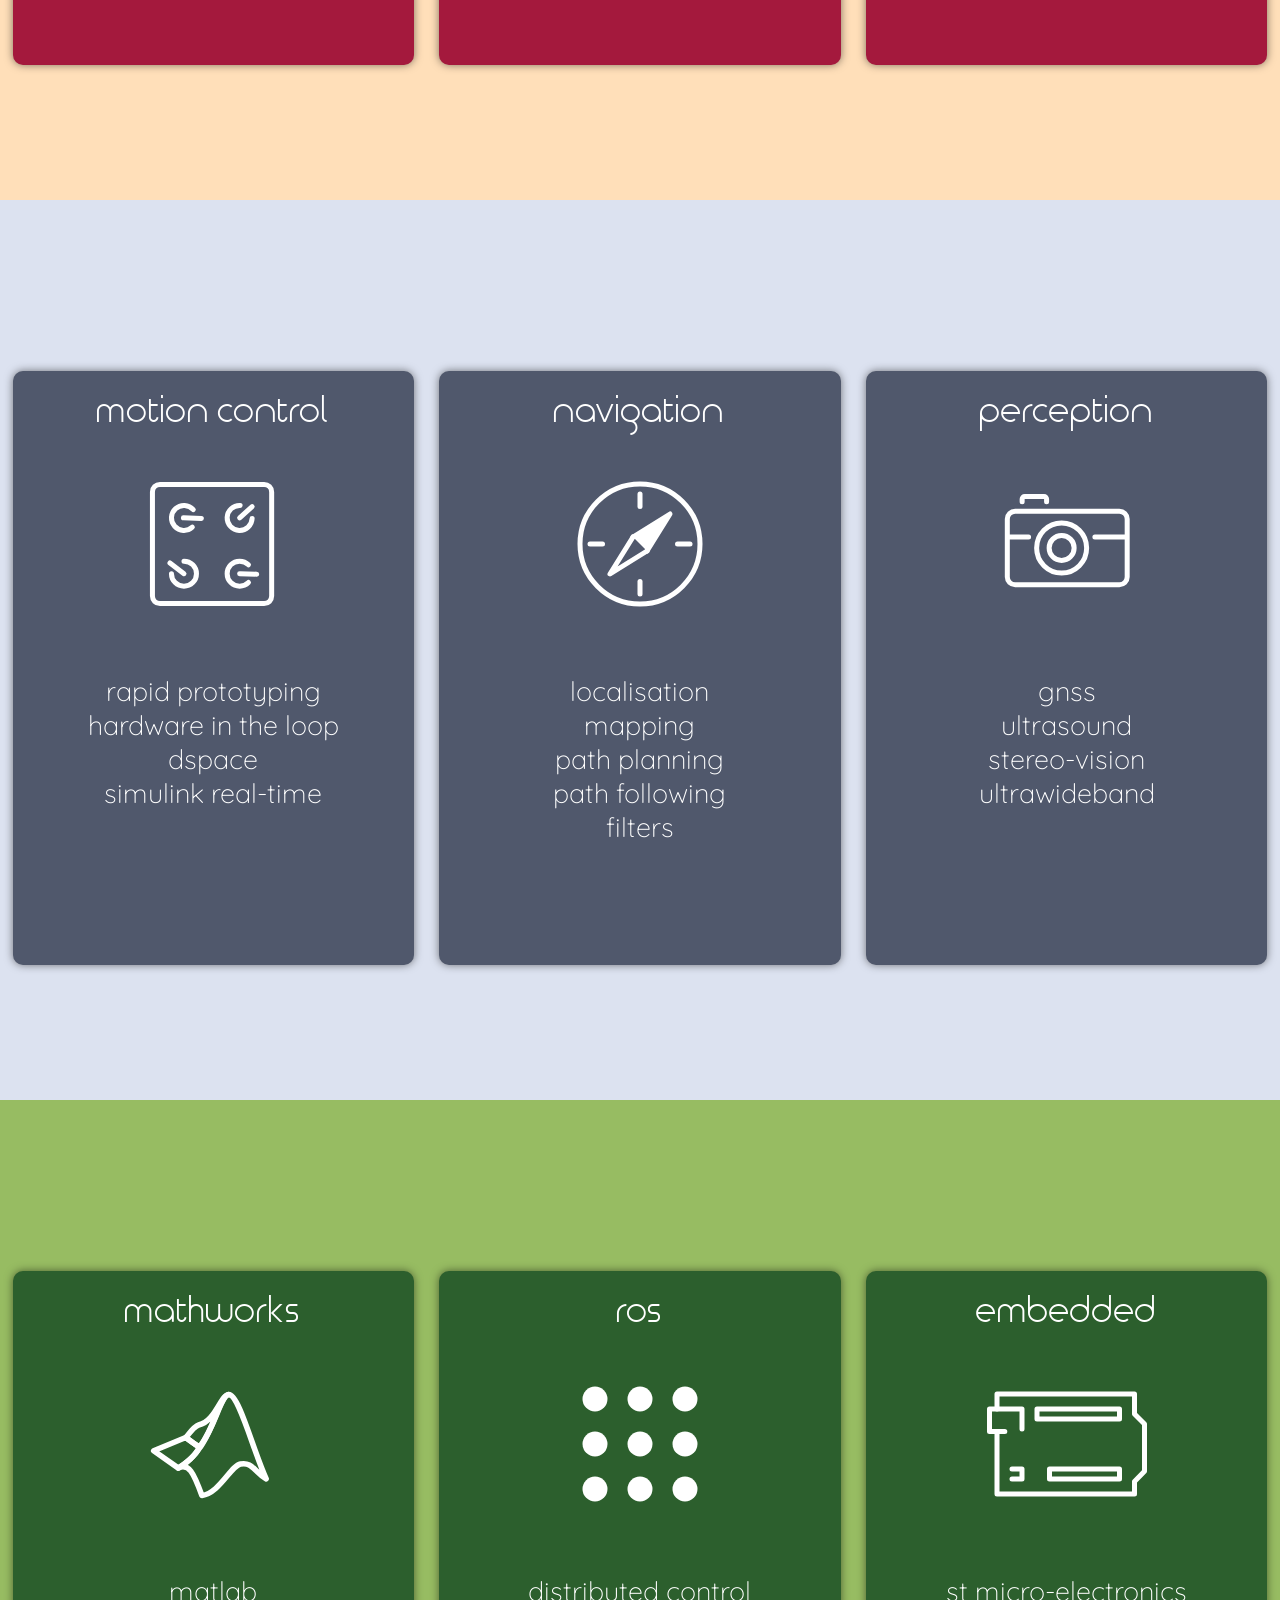
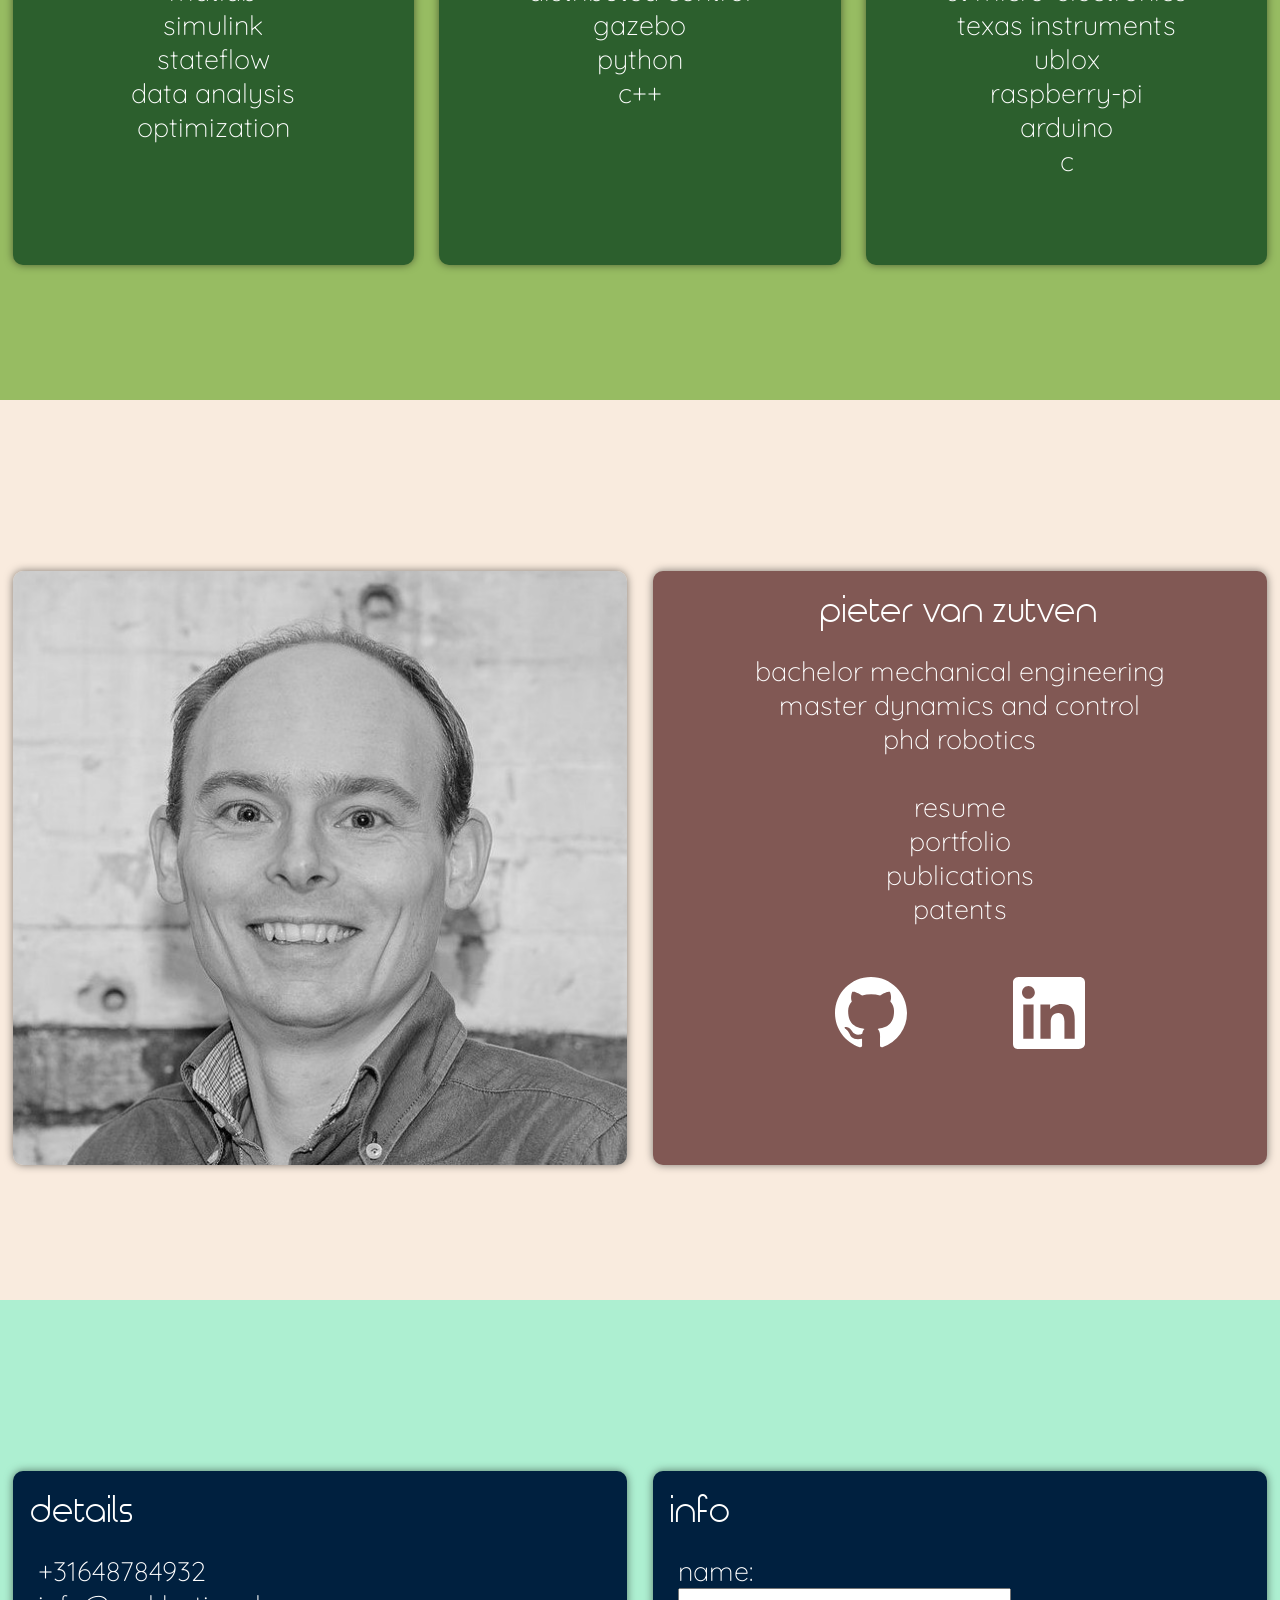
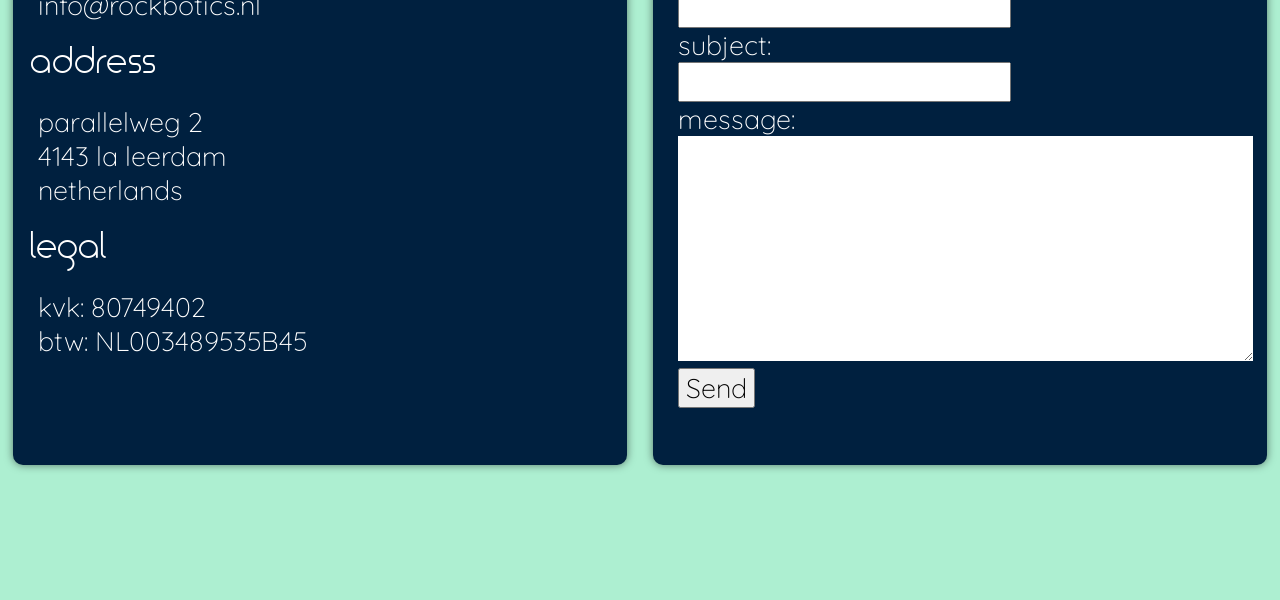
==== commit 4d42b856: "Improve styling on smaller screens" ====
--- a/index.html
+++ b/index.html
@@ -33,12 +33,14 @@
     </div>
 
     <div id="home" class="page lightblack">
-        <div class="large tile darkblack">
-            <div class="caption">independent robotics software developer</div>
-            <img class="logo" src="images/logo.svg" alt="Logo">
-            <div class="content">rockbotics develops <b>advanced algorithms</b> and <b>smart software solutions</b> for robots and automatic machines. we support our customers with their product design in areas such as <b>motion control</b>, <b>perception</b> and <b>navigation</b>. rockbotics has experience with various hardware configurations, including <b>mobile robots</b>, <b>drones</b> and <b>manipulators</b>. we fit in every stage of the product design cycle, from <b>dynamic modeling</b> via <b>rapid prototyping</b> to <b>embedded implementation</b>.
-
-                contact us if your challenge fits our competence!
+        <div class="row">
+            <div class="large tile darkblack">
+                <div class="caption">independent robotics software developer</div>
+                <img class="logo" src="images/logo.svg" alt="Logo">
+                <div class="content">rockbotics develops <b>advanced algorithms</b> and <b>smart software solutions</b> for robots and automatic machines. we support our customers with their product design in areas such as <b>motion control</b>, <b>perception</b> and <b>navigation</b>. rockbotics has experience with various hardware configurations, including <b>mobile robots</b>, <b>drones</b> and <b>manipulators</b>. we fit in every stage of the product design cycle, from <b>dynamic modeling</b> via <b>rapid prototyping</b> to <b>embedded implementation</b>.
+
+                    contact us if your challenge fits our competence!
+                </div>
             </div>
         </div>
     </div>
@@ -159,7 +161,7 @@
                     <img src="images/embedded.svg" alt="Embedded">
                 </div>
                 <div class="content">
-                    st microelectronics
+                    st micro-electronics
                     texas instruments
                     ublox
                     raspberry-pi
--- a/stylesheets/styles.css
+++ b/stylesheets/styles.css
@@ -74,8 +74,8 @@
 }
 
 .logo {
-    width: 7vw;
-    margin: 5vh;
+    width: 10vmin;
+    margin-bottom: 2vmin;
 }
 
 .left {
@@ -93,7 +93,7 @@
 
 .header {
     width: 100%;
-    height: 6vw;
+    height: 8vmin;
     position: fixed;
     top: 0px;
     left: 0px;
@@ -102,66 +102,65 @@
 }
 
 .title {
-    margin: 0.75vw 2vw;
+    margin: 0.75vmin 2vw;
     float: left;
-    font-size: 4vw;
+    font-size: 5vmin;
 }
 
 .menu {
-    margin: 2vw;
+    margin: 2vmin 1.5vw;
     float: right;
-    font-size: 2vw;
+    font-size: 3vmin;
 }
 
 .row {
     position: relative;
-    top: 15vh;
+    top: calc(15vh + 4vmin);
 }
 
 .tile {
-    height: 70vh;
+    height: calc(70vh - 4vmin);
     float: left;
-    margin-left: 3%;
-    margin-right: 3%;
+    margin-left: 1%;
+    margin-right: 1%;
     border-radius: 10px;
     box-shadow: 0 0 .5em rgba(0, 0, 0, .5);
 }
 
 .small {
-    width: calc(82%/3);
+    width: calc(94%/3);
 }
 
 .medium {
-    width: calc(88%/2);
+    width: calc(96%/2);
 }
 
 .large {
-    width: 80%;
-    margin-top: 10%;
-    margin-left: 10%;
+    width: 80vw;
+    margin-left: 10vw;
 }
 
 .caption {
-    font-size: 3vw;
-    margin: 10px 20px 10px 20px;
+    font-size: 4vmin;
+    margin: 2vmin;
 }
 
 .pictogram {
-    margin-left: 30%;
-    width: 40%;
+    margin-left: calc(50% - 10vmin);
+    width: 20vmin;
 }
 
 .content {
-    font-size: 1.8vw;
-    margin-left: 20px;
-    margin-right: 20px;
+    font-size: 3vmin;
+    margin-left: 2vw;
+    margin-right: 2vw;
     white-space: pre-line;
     font-family: quicksand;
 }
 
 .social {
-    height: 10%;
-    margin: 40px;
+    height: 8vmin;
+    margin: 4vw;
 }
 
 textarea {
